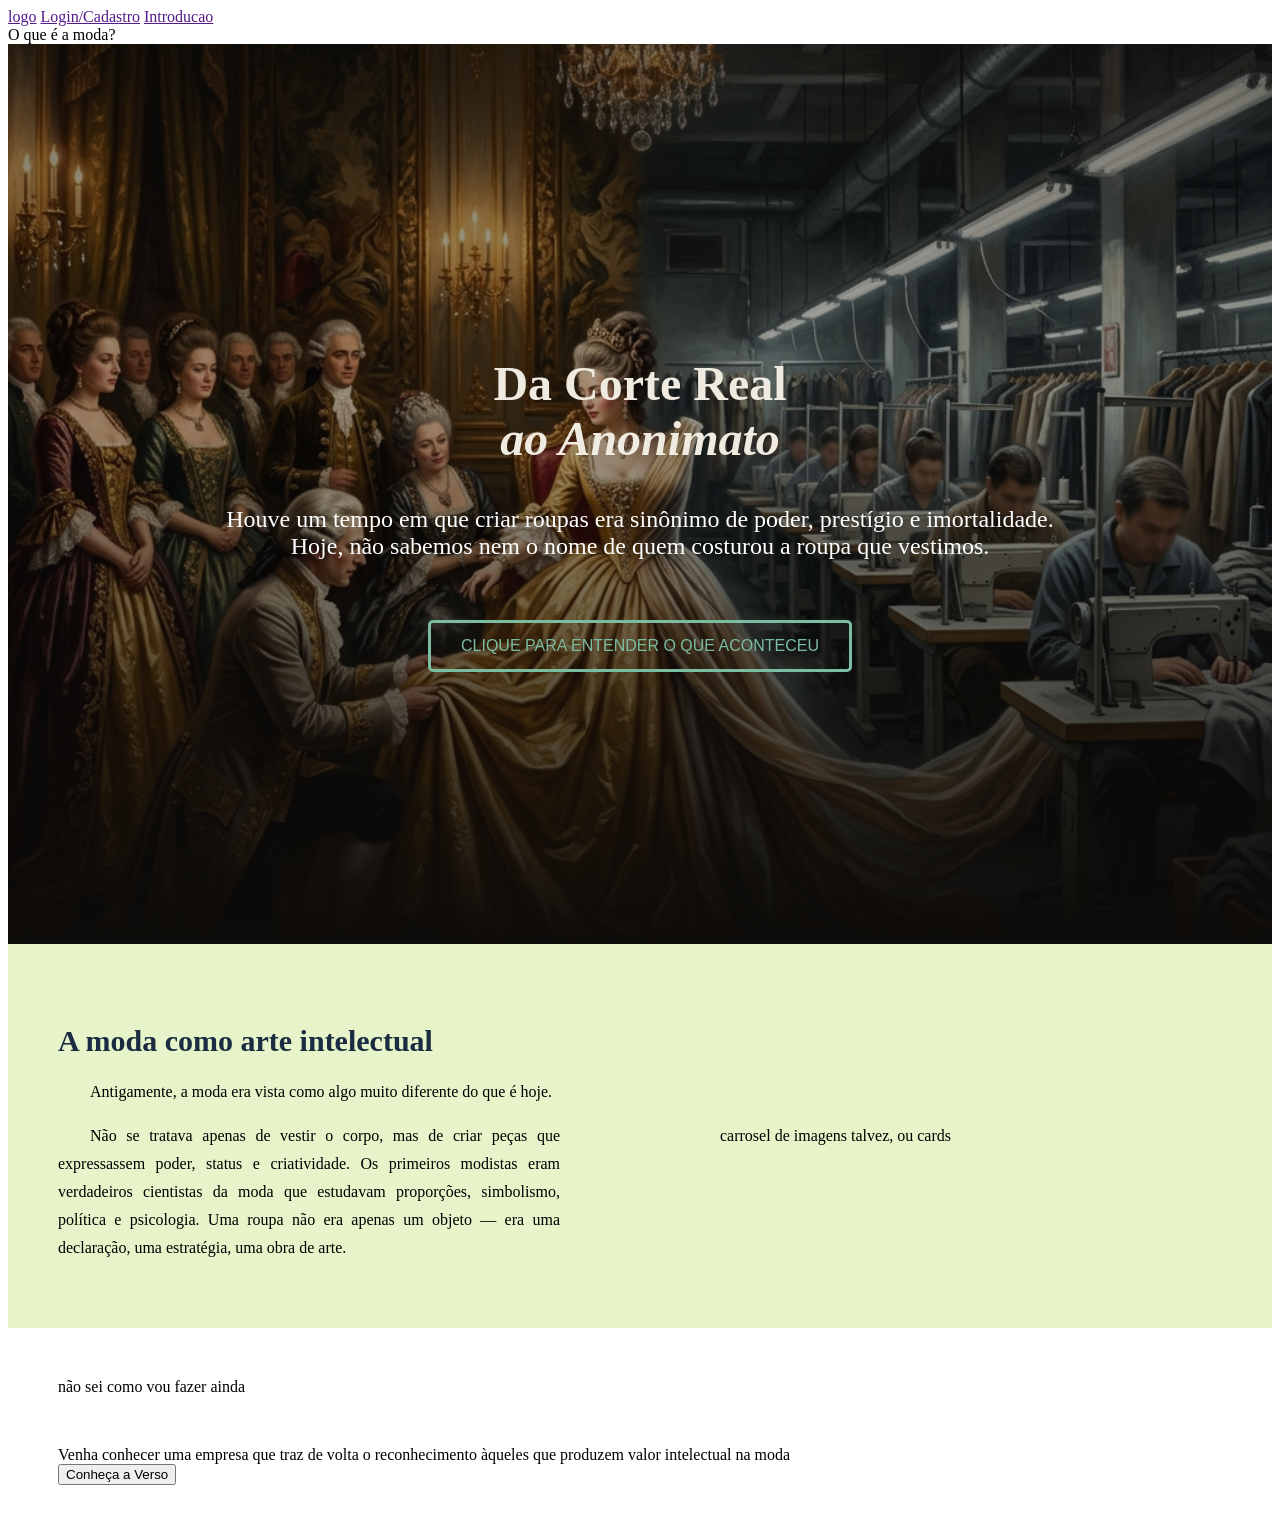
==== html/landing_page.html @ 3b75e40b "commitando atulização da home" ====
<!DOCTYPE html>
<html lang="en">

<head>
    <meta charset="UTF-8">
    <meta name="viewport" content="width=device-width, initial-scale=1.0">
    <link rel="stylesheet" href="../css/style_home.css">
    <title>Document</title>
</head>

<body>
    <header>
        <a href="">logo</a>
        <a href="">Login/Cadastro</a>
        <a href="">Introducao</a>

    </header>

    <div>
        O que é a moda?
    </div>



    <section class="hero_page">
        <div class="hero_content-overlay"></div>
        <div class="hero_content">

            <h1>Da Corte Real<br /><em>ao Anonimato</em></h1>

            <div class="sub_titulo">
                Houve um tempo em que criar roupas era sinônimo de poder, prestígio e imortalidade. <br>
                Hoje, não sabemos nem o nome de quem costurou a roupa que vestimos.
            </div>

            <button class="botao_hero">
                CLIQUE PARA ENTENDER O QUE ACONTECEU
            </button>

        </div>


    </section>


    <section class="contextualizacao_pt1">
        <div class="container_margem">
            <div class="contextualizacao_texto">
                <h3>A moda como arte intelectual</h3>
                <p>Antigamente, a moda era vista como algo muito diferente do que é hoje. </p>
                <p>Não se tratava apenas de vestir o corpo, mas de criar peças que expressassem poder, status e
                    criatividade. Os primeiros modistas eram verdadeiros cientistas da moda que estudavam proporções,
                    simbolismo, política e psicologia. Uma roupa não era apenas um objeto — era uma declaração, uma
                    estratégia, uma obra de arte. </p>
            </div>
        </div>
        <div class="container_margem">
            <div class="contextualizacao_visual">
                <p>carrosel de imagens talvez, ou cards</p>
            </div>
        </div>
    </section>

    <section class="contextualizacao_dinamica">
        <div class="container_margem">
            <div class="">
                não sei como vou fazer ainda
            </div>
        </div>
    </section>

    <section class="chamada_verso">
        <div class="container_margem">
            <div class="">
                Venha conhecer uma empresa que traz de volta o reconhecimento àqueles que
                produzem valor intelectual na moda
            </div>

            <div class="div_CTA">
                <button class=" CTA">
                    Conheça a Verso
                </button>
            </div>

        </div>
    </section>




</body>

</html>
---- css/style_home.css ----
/* 
* Vou armazenar variáveis que vão seguir ao longo da construção do site
*/

:root {
    --cor-principal: #7abda0;
    --cor-secundaria: #f0ebe0;
    --cor-terciaria: #130b09;
    --tamanho-max: 1200px;

}


.container_margem {
    margin: 50px;

}

.hero_page {
    position: relative;
    height: 900px;
    display: flex;
    align-items: center;
    justify-content: center;
    text-align: center;
    overflow: hidden;
    background-image: url(../assets/hero.png);
    background-size: cover;
    background-position: center;
    background-repeat: no-repeat;
    z-index: 0;
}

.hero_content {
    position: relative;
    z-index: 1;
}

.hero_content h1 {
    color: #f0ebe0;
    font-size: 48px;
    font-weight: bold;
}

.sub_titulo {
    color: rgb(255, 255, 255);
    font-size: 24px;
    font-weight: 300;
    margin-top: 30px;
    margin-bottom: 60px;
}

.hero_content-overlay {
    position: absolute;
    inset: 0;
    background: linear-gradient(to bottom,
            rgba(13, 11, 9, 0.55) 0%,
            rgba(13, 11, 9, 0.35) 40%,
            rgba(13, 11, 9, 0.75) 80%,
            rgba(13, 11, 9, 1) 100%);
    z-index: 0;
}

.botao_hero {
    color: #7abda0;
    font-size: 16px;
    background-color: transparent;
    padding: 14px 30px;
    border: 3px solid #7abda0;
    border-radius: 5px;
}

.botao_hero:hover {
    background-color: #7abda0;
    color: black;
}

.contextualizacao_pt1 {
    display: grid;
    grid-template-columns: 1fr 1fr;
    gap: 60px;
    width: 100%;
    align-items: center;
    background-color: rgb(231, 243, 200);
}

.contextualizacao_texto {
    justify-content: baseline;
}

.contextualizacao_texto h3 {
    font-size: 30px;
    font-weight: bold;
    margin-bottom: 20px;
    color: #1b2c42;
}

.contextualizacao_texto p {
    line-height: 1.75;
    text-align: justify;
    text-indent: 2em;
    
}

.contextualizacao_texto p+p {
    text-indent: 2em;
}

.contextualizacao_visual {
    justify-content: right;
}
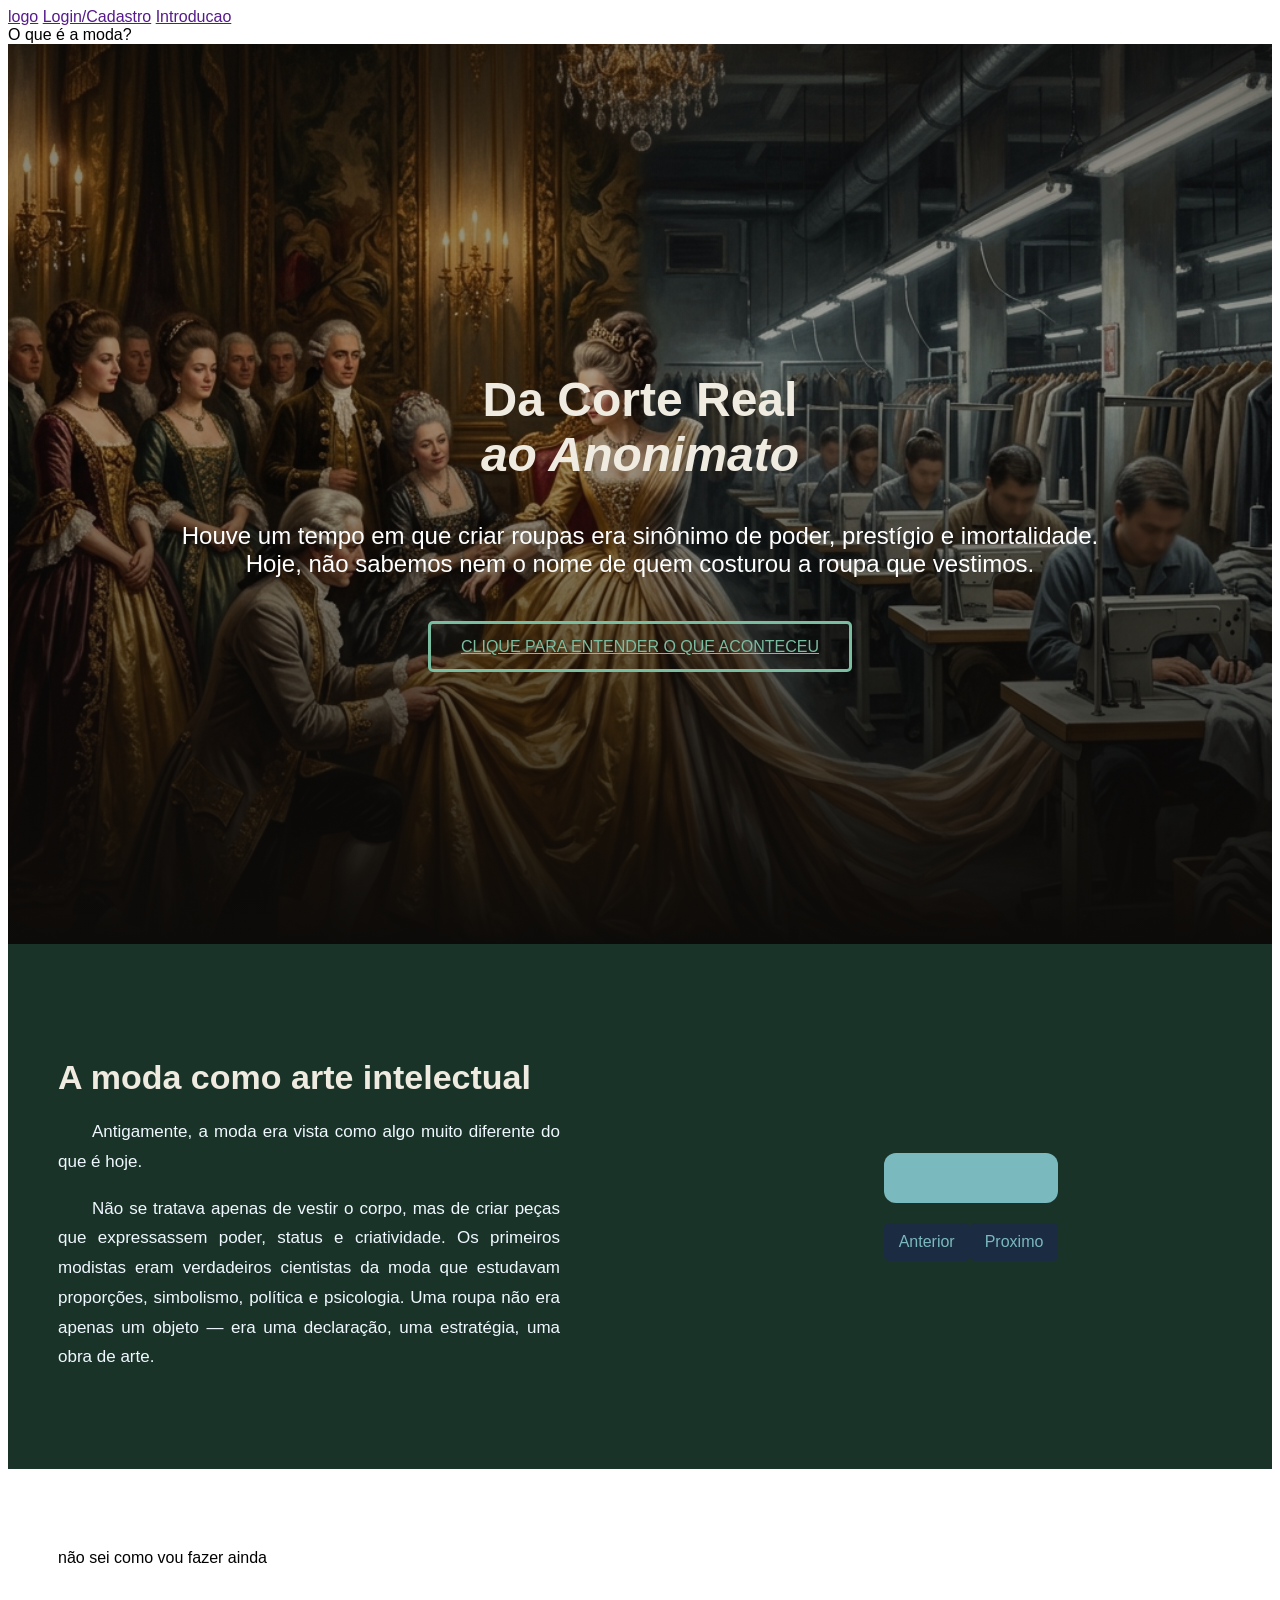
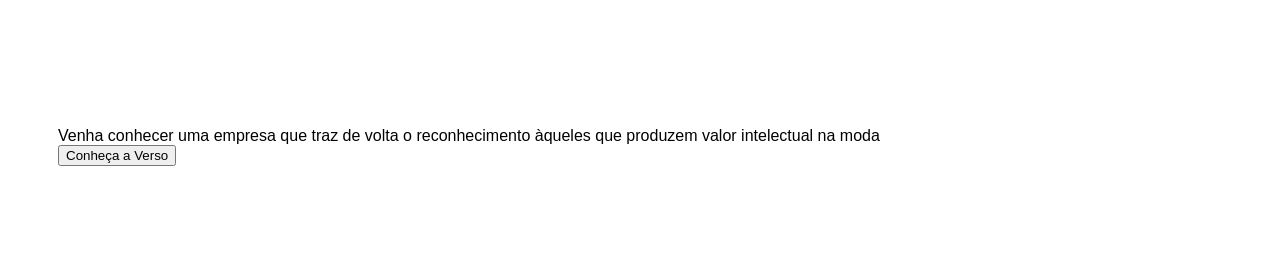
==== commit e774a2ad: "inclui carrossel com botoes" ====
--- a/html/landing_page.html
+++ b/html/landing_page.html
@@ -4,8 +4,12 @@
 <head>
     <meta charset="UTF-8">
     <meta name="viewport" content="width=device-width, initial-scale=1.0">
+    <link rel="preconnect" href="https://fonts.googleapis.com">
+    <!--preconnect pra estabelecer conexão com o google fonts antes de importar a fonte-->
+    <link href="https://fonts.googleapis.com/css2?family=Inter..." rel="stylesheet">
     <link rel="stylesheet" href="../css/style_home.css">
-    <title>Document</title>
+    <script src="../js/home.js" defer></script> <!--Uso o defer para que o script carregue depois do html-->
+    <title>A desvalorização da moda</title>
 </head>
 
 <body>
@@ -33,17 +37,16 @@
                 Hoje, não sabemos nem o nome de quem costurou a roupa que vestimos.
             </div>
 
-            <button class="botao_hero">
+            <a href="#contexto1" class="botao_hero">
                 CLIQUE PARA ENTENDER O QUE ACONTECEU
-            </button>
-
+            </a>
         </div>
 
 
     </section>
 
 
-    <section class="contextualizacao_pt1">
+    <section class="contextualizacao_pt1" id="contexto1">
         <div class="container_margem">
             <div class="contextualizacao_texto">
                 <h3>A moda como arte intelectual</h3>
@@ -56,7 +59,14 @@
         </div>
         <div class="container_margem">
             <div class="contextualizacao_visual">
-                <p>carrosel de imagens talvez, ou cards</p>
+                <div id="cardsModa" class="carrosel_cards">
+
+                </div>
+                <div class="botoes_carrossel">
+                    <button onclick="card_anterior()">Anterior</button>
+                    <button onclick="proximo_card()">Proximo</button>
+                </div>
+
             </div>
         </div>
     </section>
--- a/css/style_home.css
+++ b/css/style_home.css
@@ -3,17 +3,21 @@
 */
 
 :root {
-    --cor-principal: #7abda0;
+    --cor-principal: #1a3328;
     --cor-secundaria: #f0ebe0;
     --cor-terciaria: #130b09;
+    --cor-quaternaria: #7AB9BD;
     --tamanho-max: 1200px;
+
+    font-family: 'Inter', sans-serif;
 
 }
 
 
 .container_margem {
-    margin: 50px;
-
+    max-width: var(--tamanho-max);
+    margin: 0 auto;
+    padding: 80px 50px;
 }
 
 .hero_page {
@@ -81,25 +85,29 @@
     gap: 60px;
     width: 100%;
     align-items: center;
-    background-color: rgb(231, 243, 200);
+    background-color: #1a3328;
+    /* background-color: rgb(118, 173, 127); */
 }
 
 .contextualizacao_texto {
     justify-content: baseline;
+    color: aliceblue;
+    font-size: 17px;
+    font-weight: 400;
 }
 
 .contextualizacao_texto h3 {
-    font-size: 30px;
+    font-size: 34px;
     font-weight: bold;
     margin-bottom: 20px;
-    color: #1b2c42;
+    color: #f0ebe0;
 }
 
 .contextualizacao_texto p {
     line-height: 1.75;
     text-align: justify;
     text-indent: 2em;
-    
+
 }
 
 .contextualizacao_texto p+p {
@@ -108,4 +116,72 @@
 
 .contextualizacao_visual {
     justify-content: right;
+}
+
+.contextualizacao_visual {
+    display: flex;
+    flex-direction: column;
+    gap: 20px;
+}
+
+.carrosel_cards {
+    background-color: #7AB9BD;
+    color: #130b09;
+    padding: 25px;
+    border-radius: 12px;
+    transition: 0.3s;
+}
+
+/* 
+quando o mouse passar em cima do card, ele vai subir 
+*/
+.carrosel_cards:hover {
+    transform: translateY(-5px);
+}
+
+.carrosel_cards h4 {
+    font-size: 26px;
+    font-weight: bold;
+}
+
+.periodo_card {
+    font-weight: bold;
+    text-transform: uppercase;
+    font-size: 14px;
+    letter-spacing: 2px;
+    ;
+
+}
+
+
+.paginacao {
+    margin-top: 15px;
+    text-align: center;
+    font-size: 15px;
+    background-color: aliceblue;
+    border-radius: 100%;
+    width: 10%;
+    padding: 10px 5px;
+}
+
+
+
+.botoes_carrossel {
+    display: flex;
+    justify-content: space-between;
+}
+
+.botoes_carrossel button {
+    padding: 10px 15px;
+    background-color: #1b2c42;
+    color: #7AB9BD;
+    border: none;
+    border-radius: 5px;
+    cursor: pointer;
+    font-size: 16px;
+}
+
+.botoes_carrossel button:hover {
+    background-color: #7AB9BD;
+    color: #1b2c42;
 }
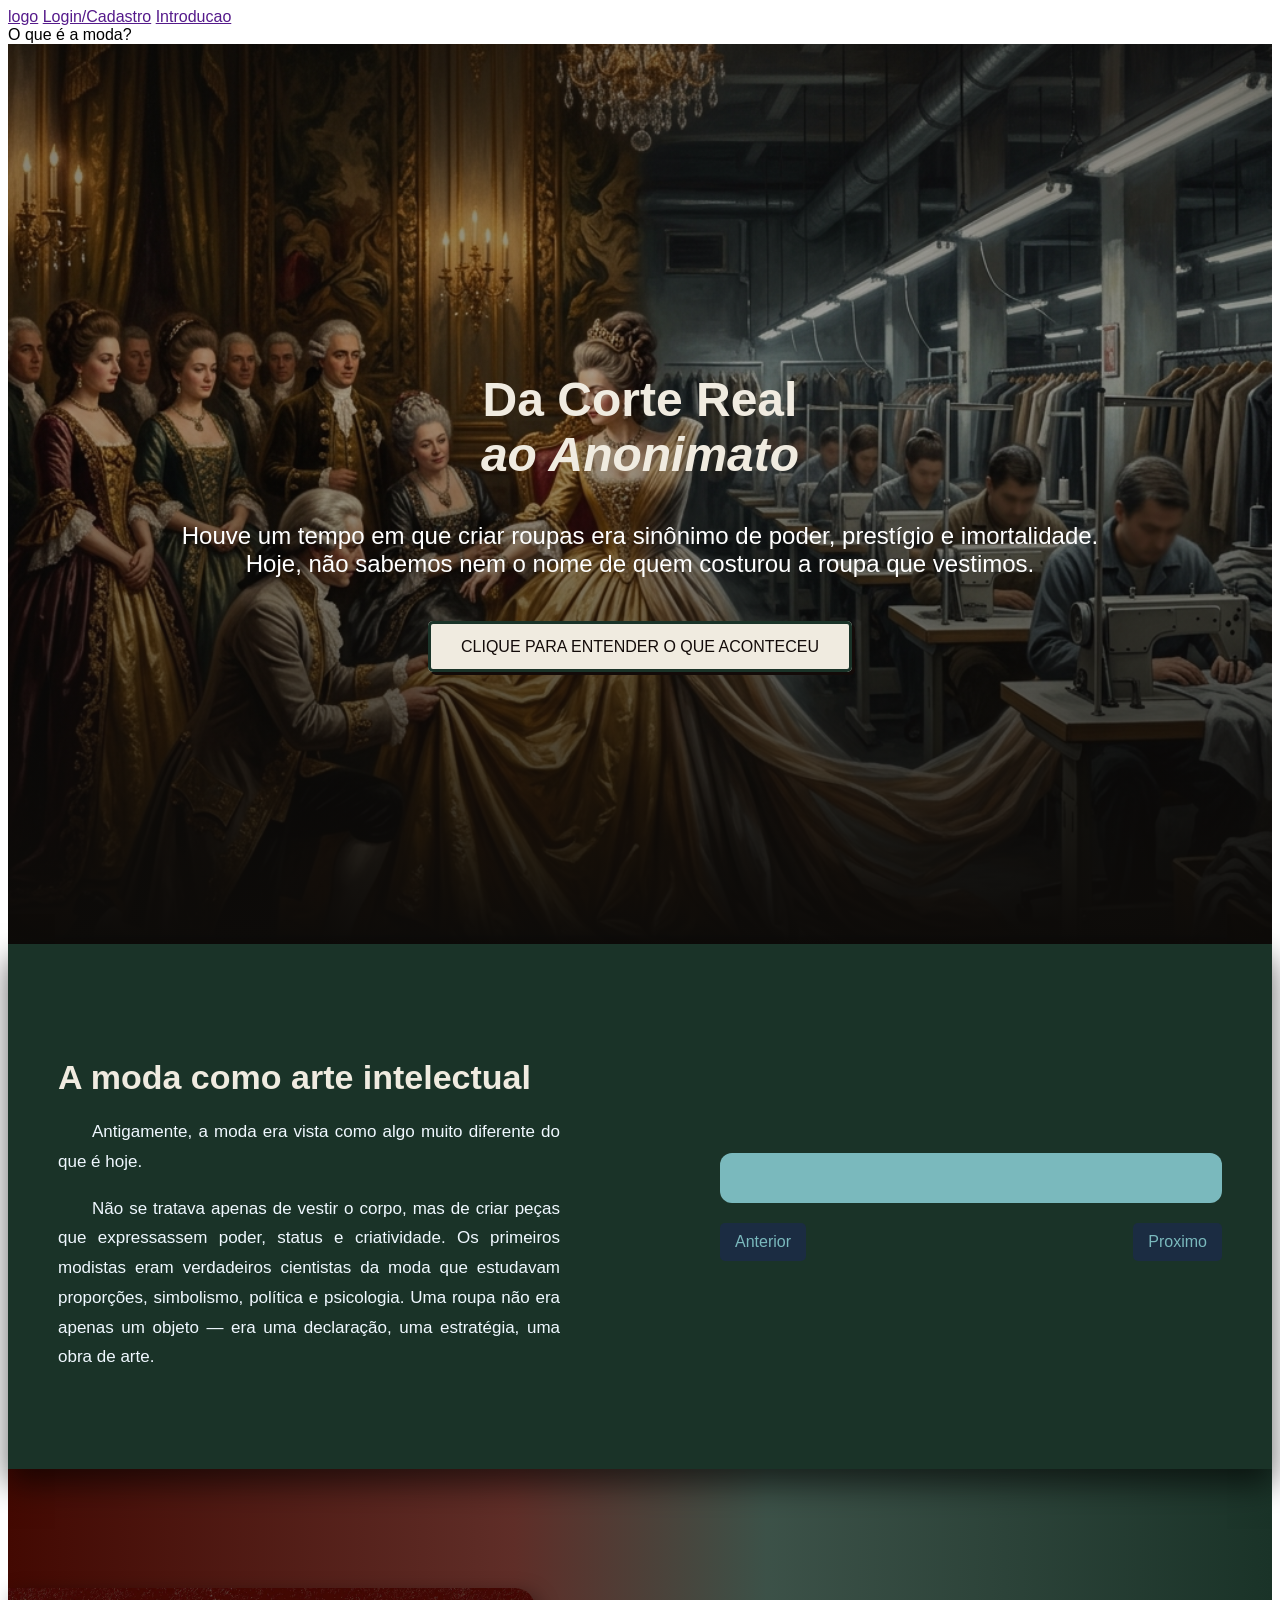
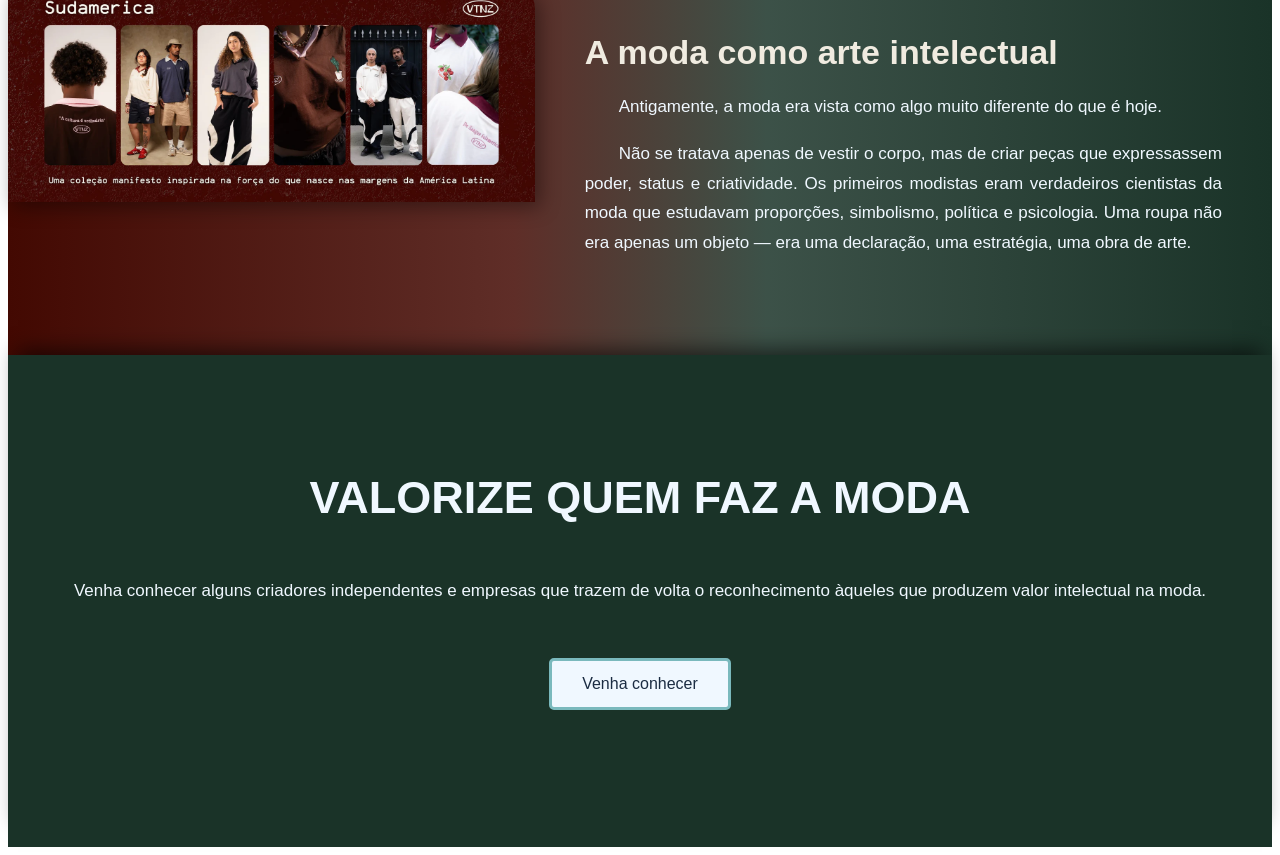
==== commit d80a059b: "Home estruturada" ====
--- a/html/landing_page.html
+++ b/html/landing_page.html
@@ -71,24 +71,38 @@
         </div>
     </section>
 
-    <section class="contextualizacao_dinamica">
-        <div class="container_margem">
+    <section class="apresentacao_vitonez">
+        <div class="container_img_vitonez">
             <div class="">
-                não sei como vou fazer ainda
+                <img src="../assets/banner_vitonez.webp" alt="Imagem que representa a Marca Vitronez">
             </div>
         </div>
+        <div class="container_margem">
+            <div class="apresentacao_vitonez_texto">
+                <h3>A moda como arte intelectual</h3>
+                <p>Antigamente, a moda era vista como algo muito diferente do que é hoje. </p>
+                <p>Não se tratava apenas de vestir o corpo, mas de criar peças que expressassem poder, status e
+                    criatividade. Os primeiros modistas eram verdadeiros cientistas da moda que estudavam proporções,
+                    simbolismo, política e psicologia. Uma roupa não era apenas um objeto — era uma declaração, uma
+                    estratégia, uma obra de arte. </p>
+            </div>
+        </div>
+
     </section>
 
-    <section class="chamada_verso">
+    <section class="chamada_cadastro">
         <div class="container_margem">
-            <div class="">
-                Venha conhecer uma empresa que traz de volta o reconhecimento àqueles que
-                produzem valor intelectual na moda
+            <div class="chamada_cadastro_titulo">
+                <h2>VALORIZE QUEM FAZ A MODA</h2>
+            </div>
+            <div class="chamada_cadastro_texto">
+                Venha conhecer alguns criadores independentes e empresas que trazem de volta
+                o reconhecimento àqueles que produzem valor intelectual na moda.
             </div>
 
-            <div class="div_CTA">
-                <button class=" CTA">
-                    Conheça a Verso
+            <div class="chamada_cadastro_cta">
+                <button class="botao_CTA">
+                    Venha conhecer
                 </button>
             </div>
 
--- a/css/style_home.css
+++ b/css/style_home.css
@@ -16,7 +16,6 @@
 
 .container_margem {
     max-width: var(--tamanho-max);
-    margin: 0 auto;
     padding: 80px 50px;
 }
 
@@ -66,12 +65,15 @@
 }
 
 .botao_hero {
-    color: #7abda0;
+    color: #130b09;
     font-size: 16px;
-    background-color: transparent;
+    background-color: #f0ebe0;
     padding: 14px 30px;
-    border: 3px solid #7abda0;
+    border: 3px solid #1a3328;
     border-radius: 5px;
+    cursor: pointer;
+    box-shadow: 3px 3px #130b09;
+    text-decoration: none;
 }
 
 .botao_hero:hover {
@@ -86,7 +88,11 @@
     width: 100%;
     align-items: center;
     background-color: #1a3328;
-    /* background-color: rgb(118, 173, 127); */
+    position: relative;
+    z-index: 5;
+    /* Garante que ela fique por cima da seção da vitronez */
+    /* Cria uma sombra forte que vaza para baixo, disfarçando o corte duro das cores */
+    box-shadow: 0px 15px 30px rgba(0, 0, 0, 0.6);
 }
 
 .contextualizacao_texto {
@@ -156,12 +162,16 @@
 
 .paginacao {
     margin-top: 15px;
-    text-align: center;
-    font-size: 15px;
+    margin-left: auto;
+    /* Empurra o círculo para a direita do card */
+    font-size: 13px;
     background-color: aliceblue;
-    border-radius: 100%;
-    width: 10%;
-    padding: 10px 5px;
+    border-radius: 50%;
+    width: 50px;
+    height: 50px;
+    display: flex;
+    justify-content: center;
+    align-items: center;
 }
 
 
@@ -184,4 +194,109 @@
 .botoes_carrossel button:hover {
     background-color: #7AB9BD;
     color: #1b2c42;
+}
+
+.apresentacao_vitonez {
+    padding-top: 50px;
+    display: grid;
+    grid-template-columns: 1fr 1.4fr;
+    align-items: center;
+    background-color: rgb(26, 51, 40);
+    background: linear-gradient(to right,
+            rgba(67, 9, 2, 1) 0%,
+            rgba(67, 9, 2, 0.85) 40%,
+            rgba(26, 51, 40, 0.85) 60%,
+            rgba(26, 51, 40, 1) 100%);
+
+}
+
+.container_img_vitonez img {
+    width: 100%;
+    height: 100%;
+    object-fit: cover;
+    /* Para não amassar a imagem */
+
+    /* Faz a imagem subir 80px e invadir a seção verde de cima */
+    margin-top: -80px;
+    position: relative;
+    z-index: 10;
+
+    /* Arredonda só a quina direita para dar uma cara mais orgânica */
+    border-top-right-radius: 20px;
+    box-shadow: 5px 5px 20px rgba(0, 0, 0, 0.4);
+}
+
+.apresentacao_vitonez_texto {
+    justify-content: baseline;
+    color: aliceblue;
+    font-size: 17px;
+    font-weight: 400;
+}
+
+.apresentacao_vitonez_texto h3 {
+    font-size: 34px;
+    font-weight: bold;
+    margin-bottom: 20px;
+    color: #f0ebe0;
+}
+
+.apresentacao_vitonez_texto p {
+    line-height: 1.75;
+    text-align: justify;
+    text-indent: 2em;
+
+}
+
+.apresentacao_vitonez_texto p+p {
+    text-indent: 2em;
+}
+
+.chamada_cadastro {
+    display: flex;
+    flex-direction: row;
+    gap: 60px;
+    width: 100%;
+    align-items: center;
+    justify-content: center;
+    background-color: #1a3328;
+    position: relative;
+    z-index: 5;
+    box-shadow: 0px -15px 20px -10px rgba(0, 0, 0, 0.6);
+}
+
+.chamada_cadastro_cta {
+    display: flex;
+    justify-content: center;
+    align-items: center;
+    padding: 5%;
+}
+
+.chamada_cadastro_texto {
+    justify-content: baseline;
+    color: aliceblue;
+    font-size: 17px;
+    font-weight: 400;
+}
+
+.chamada_cadastro_titulo {
+    display: flex;
+    justify-content: center;
+    color: aliceblue;
+    font-size: 30px;
+    font-weight: bold;
+    margin-bottom: 20px;
+
+}
+
+/* Quero um CTA diferente dos outros botões, 
+  * com a cor de fundo preenchida e letras brancas
+  * Preciso arrumar isso */
+.botao_CTA {
+    background-color: aliceblue;
+    color: #1b2c42;
+    padding: 14px 30px;
+    border: 3px solid #7AB9BD;
+    border-radius: 5px;
+    cursor: pointer;
+    font-size: 16px;
 }
